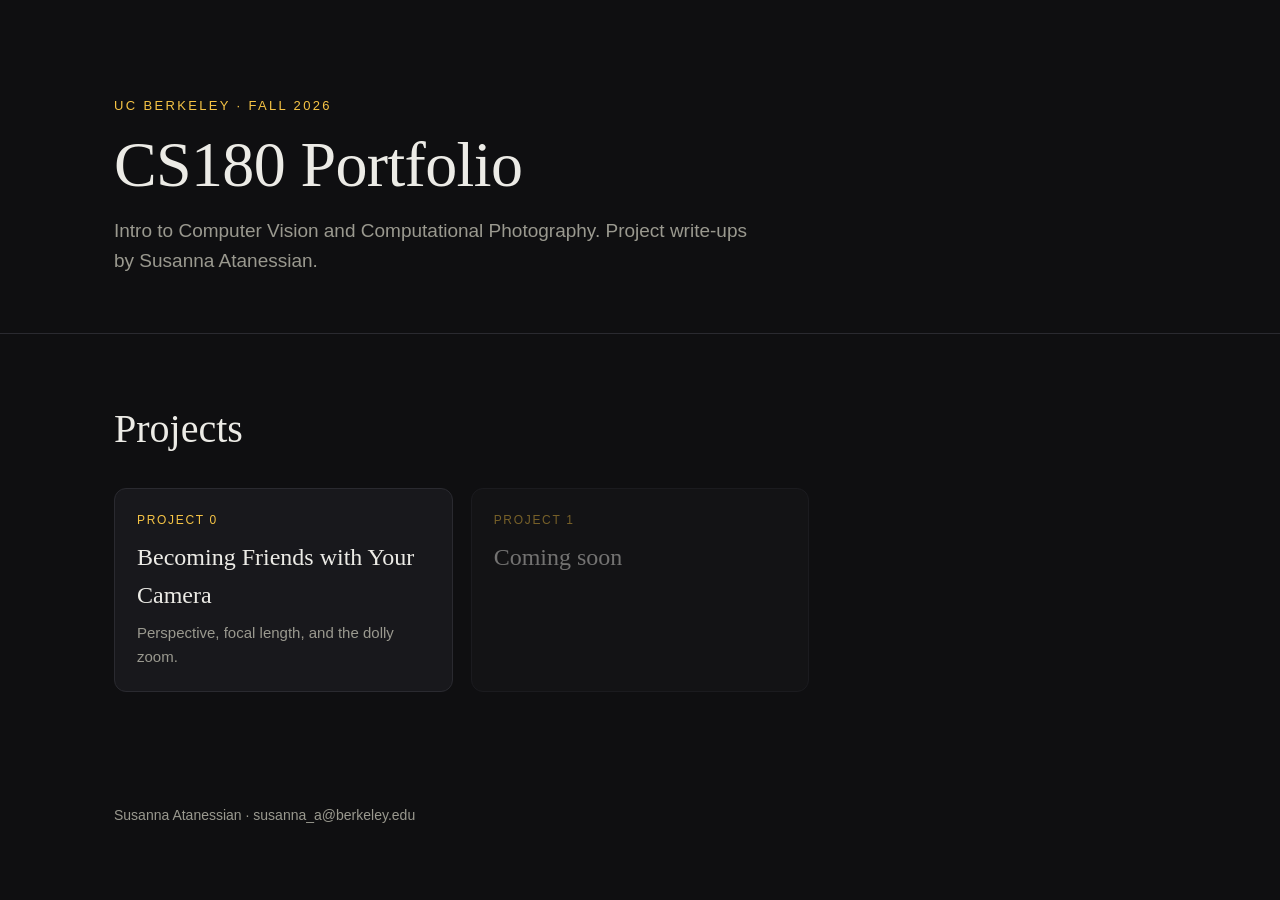
==== index.html @ f2c5c206 "Project 0 site skeleton with build script Co-Authored-By: Claude Fable 5.1 <noreply@anthropic.com> C" ====
<!DOCTYPE html>
<html lang="en">
<head>
  <meta charset="utf-8">
  <meta name="viewport" content="width=device-width, initial-scale=1">
  <title>Susanna Atanessian · CS180</title>
  <link rel="stylesheet" href="style.css">
</head>
<body>
  <header class="hero">
    <div class="wrap">
      <p class="eyebrow">UC Berkeley · Fall 2026</p>
      <h1>CS180 Portfolio</h1>
      <p class="lede">Intro to Computer Vision and Computational Photography. Project write-ups by Susanna Atanessian.</p>
    </div>
  </header>

  <section>
    <div class="wrap">
      <h2>Projects</h2>
      <div class="grid">
        <div class="card">
          <a href="./0/index.html">
            <div class="k">Project 0</div>
            <h3>Becoming Friends with Your Camera</h3>
            <p>Perspective, focal length, and the dolly zoom.</p>
          </a>
        </div>
        <div class="card soon">
          <div class="k">Project 1</div>
          <h3>Coming soon</h3>
          <p>&nbsp;</p>
        </div>
      </div>
    </div>
  </section>

  <footer><div class="wrap">Susanna Atanessian · susanna_a@berkeley.edu</div></footer>
</body>
</html>
---- style.css ----
:root {
  --bg: #0f0f11;
  --panel: #18181c;
  --text: #ecebe6;
  --muted: #9a998f;
  --accent: #f6c445;
  --line: #2a2a30;
  --serif: "Iowan Old Style", "Palatino Linotype", Georgia, serif;
  --sans: -apple-system, BlinkMacSystemFont, "Inter", "Helvetica Neue", Arial, sans-serif;
}
* { box-sizing: border-box; }
html { scroll-behavior: smooth; }
body {
  margin: 0;
  background: var(--bg);
  color: var(--text);
  font-family: var(--sans);
  line-height: 1.6;
  font-size: 17px;
}
a { color: var(--accent); text-decoration: none; }
a:hover { text-decoration: underline; }
.wrap { max-width: 1100px; margin: 0 auto; padding: 0 24px; }

header.hero {
  padding: 96px 0 56px;
  border-bottom: 1px solid var(--line);
}
.eyebrow {
  font-size: 13px; letter-spacing: .18em; text-transform: uppercase;
  color: var(--accent); margin: 0 0 14px;
}
h1 {
  font-family: var(--serif); font-weight: 500;
  font-size: clamp(38px, 6vw, 64px); line-height: 1.05; margin: 0 0 18px;
  letter-spacing: -.01em;
}
.lede { color: var(--muted); max-width: 640px; font-size: 19px; margin: 0; }
.meta { color: var(--muted); font-size: 14px; margin-top: 22px; }

nav.toc { display: flex; gap: 22px; flex-wrap: wrap; padding: 18px 0; border-bottom: 1px solid var(--line); font-size: 14px; }
nav.toc a { color: var(--muted); }
nav.toc a:hover { color: var(--text); text-decoration: none; }

section { padding: 72px 0; border-bottom: 1px solid var(--line); }
section:last-of-type { border-bottom: 0; }
h2 {
  font-family: var(--serif); font-weight: 500;
  font-size: clamp(28px, 4vw, 40px); margin: 0 0 8px; line-height: 1.15;
}
h2 .num { color: var(--accent); margin-right: 12px; }
.sub { color: var(--muted); margin: 0 0 32px; max-width: 680px; }
p { max-width: 720px; }

.pair {
  display: grid; grid-template-columns: 1fr 1fr; gap: 18px; margin: 28px 0 10px;
}
@media (max-width: 720px) { .pair { grid-template-columns: 1fr; } }
figure { margin: 0; background: var(--panel); border-radius: 12px; overflow: hidden; border: 1px solid var(--line); }
figure img {
  display: block; width: 100%; height: auto; aspect-ratio: 3 / 4; object-fit: cover;
  background: #222;
}
figure.landscape img { aspect-ratio: 4 / 3; }
figcaption { padding: 12px 16px 14px; font-size: 14px; color: var(--muted); }
figcaption strong { color: var(--text); font-weight: 600; display: block; margin-bottom: 2px; }

.gifbox { margin: 28px 0 0; text-align: center; }
.gifbox img { max-width: 720px; width: 100%; height: auto; border-radius: 12px; border: 1px solid var(--line); }

.note {
  background: var(--panel); border-left: 3px solid var(--accent);
  padding: 16px 20px; border-radius: 0 10px 10px 0; margin: 28px 0 0; max-width: 720px;
}
.note p { margin: 0; }

.grid { display: grid; grid-template-columns: repeat(auto-fill, minmax(260px, 1fr)); gap: 18px; margin-top: 36px; }
.card { background: var(--panel); border: 1px solid var(--line); border-radius: 12px; padding: 22px; transition: border-color .15s; }
.card:hover { border-color: var(--accent); }
.card a { display: block; color: inherit; }
.card a:hover { text-decoration: none; }
.card .k { font-size: 12px; color: var(--accent); letter-spacing: .14em; text-transform: uppercase; }
.card h3 { font-family: var(--serif); font-weight: 500; margin: 8px 0 6px; font-size: 24px; }
.card p { color: var(--muted); font-size: 15px; margin: 0; }
.card.soon { opacity: .45; }

footer { padding: 40px 0 60px; color: var(--muted); font-size: 14px; }
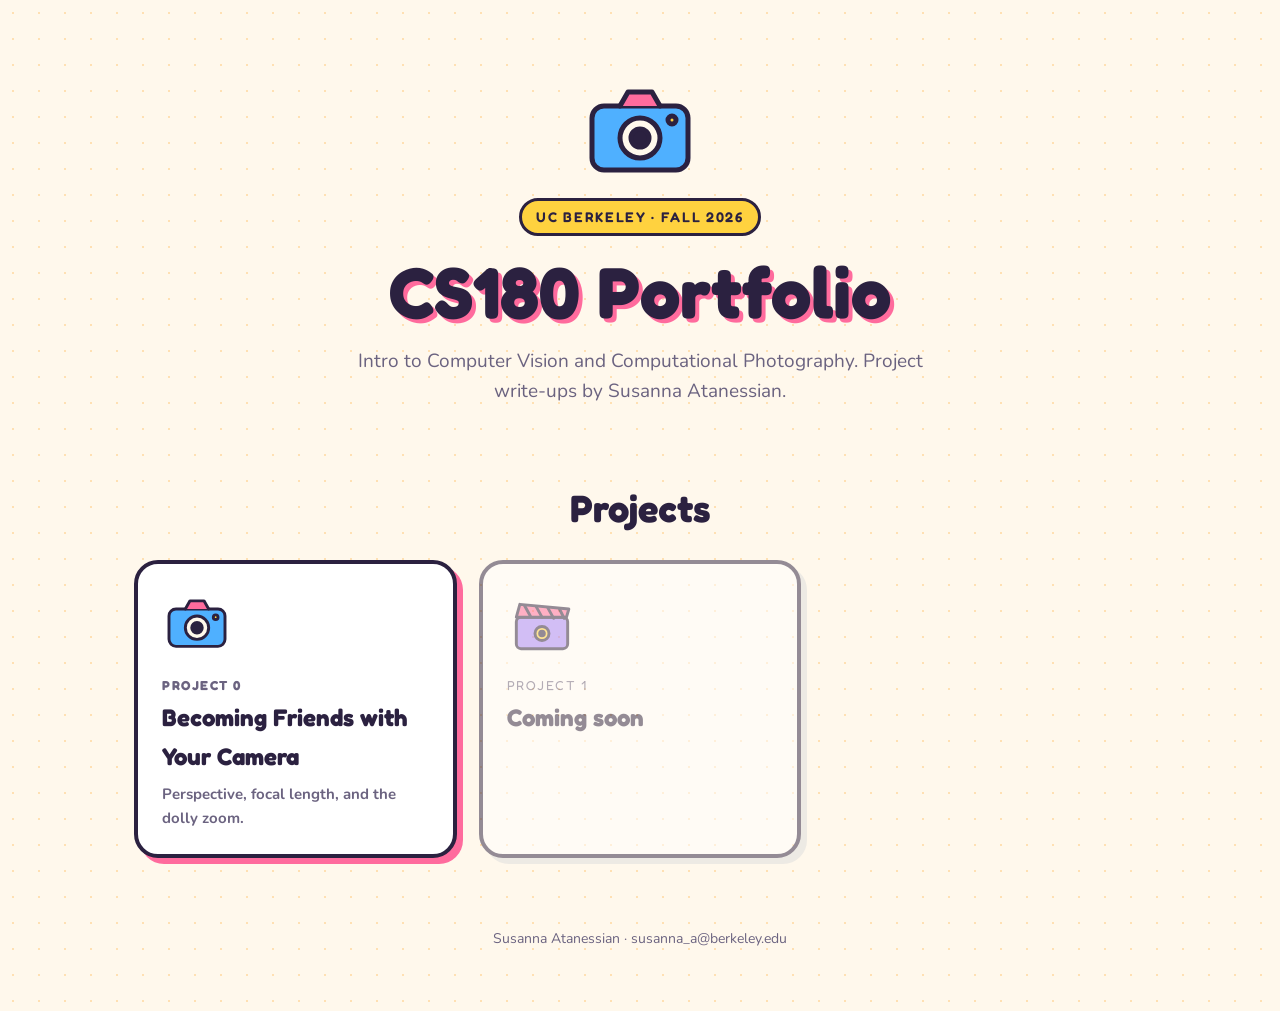
==== commit 45c08b14: "Cartoon vector style: bright colors, Fredoka font, SVG doodles Co-Authored-By: Claude Fable 5.1 <nor" ====
--- a/index.html
+++ b/index.html
@@ -9,6 +9,7 @@
 <body>
   <header class="hero">
     <div class="wrap">
+      <svg class="doodle" viewBox="0 0 120 120" fill="none" stroke="#2b2140" stroke-width="5" stroke-linejoin="round" stroke-linecap="round"><rect x="12" y="36" width="96" height="64" rx="12" fill="#4fb0ff"/><path d="M40 36l8-14h24l8 14" fill="#ff6b9d"/><circle cx="60" cy="68" r="20" fill="#fff8ec"/><circle cx="60" cy="68" r="9" fill="#2b2140"/><circle cx="92" cy="50" r="4" fill="#ffd23f"/></svg>
       <p class="eyebrow">UC Berkeley · Fall 2026</p>
       <h1>CS180 Portfolio</h1>
       <p class="lede">Intro to Computer Vision and Computational Photography. Project write-ups by Susanna Atanessian.</p>
@@ -17,16 +18,18 @@
 
   <section>
     <div class="wrap">
-      <h2>Projects</h2>
+      <h2 style="text-align:center">Projects</h2>
       <div class="grid">
         <div class="card">
           <a href="./0/index.html">
+            <svg viewBox="0 0 120 120" fill="none" stroke="#2b2140" stroke-width="5" stroke-linejoin="round" stroke-linecap="round"><rect x="12" y="36" width="96" height="64" rx="12" fill="#4fb0ff"/><path d="M40 36l8-14h24l8 14" fill="#ff6b9d"/><circle cx="60" cy="68" r="20" fill="#fff8ec"/><circle cx="60" cy="68" r="9" fill="#2b2140"/><circle cx="92" cy="50" r="4" fill="#ffd23f"/></svg>
             <div class="k">Project 0</div>
             <h3>Becoming Friends with Your Camera</h3>
             <p>Perspective, focal length, and the dolly zoom.</p>
           </a>
         </div>
         <div class="card soon">
+          <svg viewBox="0 0 120 120" fill="none" stroke="#2b2140" stroke-width="5" stroke-linejoin="round" stroke-linecap="round"><rect x="16" y="50" width="88" height="54" rx="8" fill="#a685ff"/><path d="M16 50l6-22 84 8-4 14z" fill="#ff6b9d"/><path d="M30 30l10 18M50 32l10 18M70 34l10 18M90 36l8 16"/><circle cx="60" cy="78" r="12" fill="#ffd23f"/><circle cx="60" cy="78" r="4" fill="#2b2140"/></svg>
           <div class="k">Project 1</div>
           <h3>Coming soon</h3>
           <p>&nbsp;</p>
--- a/style.css
+++ b/style.css
@@ -1,87 +1,125 @@
+@import url('https://fonts.googleapis.com/css2?family=Fredoka:wght@400;500;600;700&family=Nunito:wght@400;600;700&display=swap');
+
 :root {
-  --bg: #0f0f11;
-  --panel: #18181c;
-  --text: #ecebe6;
-  --muted: #9a998f;
-  --accent: #f6c445;
-  --line: #2a2a30;
-  --serif: "Iowan Old Style", "Palatino Linotype", Georgia, serif;
-  --sans: -apple-system, BlinkMacSystemFont, "Inter", "Helvetica Neue", Arial, sans-serif;
+  --bg: #fff8ec;
+  --ink: #2b2140;
+  --muted: #6b6380;
+  --pink: #ff6b9d;
+  --yellow: #ffd23f;
+  --blue: #4fb0ff;
+  --green: #5ed37c;
+  --orange: #ff8c42;
+  --purple: #a685ff;
+  --card: #ffffff;
+  --head: 'Fredoka', 'Baloo 2', 'Arial Rounded MT Bold', sans-serif;
+  --body: 'Nunito', 'Helvetica Neue', Arial, sans-serif;
 }
 * { box-sizing: border-box; }
 html { scroll-behavior: smooth; }
 body {
   margin: 0;
   background: var(--bg);
-  color: var(--text);
-  font-family: var(--sans);
+  background-image: radial-gradient(#ffe0b3 1.5px, transparent 1.5px);
+  background-size: 26px 26px;
+  color: var(--ink);
+  font-family: var(--body);
+  font-size: 17px;
   line-height: 1.6;
-  font-size: 17px;
 }
-a { color: var(--accent); text-decoration: none; }
-a:hover { text-decoration: underline; }
-.wrap { max-width: 1100px; margin: 0 auto; padding: 0 24px; }
+a { color: var(--blue); text-decoration: none; font-weight: 700; }
+a:hover { text-decoration: underline wavy; }
+.wrap { max-width: 1060px; margin: 0 auto; padding: 0 24px; }
 
-header.hero {
-  padding: 96px 0 56px;
-  border-bottom: 1px solid var(--line);
+header.hero { padding: 70px 0 40px; text-align: center; }
+.hero .doodle { width: 120px; height: 120px; margin: 0 auto 8px; display: block; }
+.eyebrow {
+  display: inline-block; font-family: var(--head); font-weight: 600; font-size: 14px;
+  letter-spacing: .12em; text-transform: uppercase; color: var(--ink);
+  background: var(--yellow); padding: 5px 14px; border-radius: 999px;
+  border: 3px solid var(--ink); margin: 0 0 18px;
 }
-.eyebrow {
-  font-size: 13px; letter-spacing: .18em; text-transform: uppercase;
-  color: var(--accent); margin: 0 0 14px;
+.eyebrow a { color: inherit; }
+h1 {
+  font-family: var(--head); font-weight: 700;
+  font-size: clamp(40px, 7vw, 72px); line-height: 1.05; margin: 0 0 16px;
+  color: var(--ink);
+  text-shadow: 4px 4px 0 var(--pink);
 }
-h1 {
-  font-family: var(--serif); font-weight: 500;
-  font-size: clamp(38px, 6vw, 64px); line-height: 1.05; margin: 0 0 18px;
-  letter-spacing: -.01em;
+.lede { color: var(--muted); max-width: 600px; margin: 0 auto; font-size: 19px; }
+.meta { color: var(--muted); font-size: 14px; margin-top: 18px; }
+
+nav.toc { display: flex; justify-content: center; gap: 12px; flex-wrap: wrap; padding: 10px 0 30px; }
+nav.toc a {
+  font-family: var(--head); font-weight: 600; color: var(--ink);
+  background: var(--card); border: 3px solid var(--ink); border-radius: 999px;
+  padding: 8px 18px; box-shadow: 3px 3px 0 var(--ink); transition: transform .1s;
 }
-.lede { color: var(--muted); max-width: 640px; font-size: 19px; margin: 0; }
-.meta { color: var(--muted); font-size: 14px; margin-top: 22px; }
+nav.toc a:hover { text-decoration: none; transform: translate(-2px,-2px); box-shadow: 5px 5px 0 var(--ink); }
 
-nav.toc { display: flex; gap: 22px; flex-wrap: wrap; padding: 18px 0; border-bottom: 1px solid var(--line); font-size: 14px; }
-nav.toc a { color: var(--muted); }
-nav.toc a:hover { color: var(--text); text-decoration: none; }
-
-section { padding: 72px 0; border-bottom: 1px solid var(--line); }
-section:last-of-type { border-bottom: 0; }
+section { padding: 40px 0; }
+.panel {
+  background: var(--card); border: 4px solid var(--ink); border-radius: 28px;
+  padding: 36px 32px 32px; box-shadow: 8px 8px 0 var(--accent, var(--yellow));
+  position: relative;
+}
+.panel.pink { --accent: var(--pink); }
+.panel.blue { --accent: var(--blue); }
+.panel.green { --accent: var(--green); }
+.panel.purple { --accent: var(--purple); }
+.sec-head { display: flex; align-items: center; gap: 18px; margin-bottom: 6px; }
+.sec-head svg { width: 72px; height: 72px; flex: 0 0 72px; }
 h2 {
-  font-family: var(--serif); font-weight: 500;
-  font-size: clamp(28px, 4vw, 40px); margin: 0 0 8px; line-height: 1.15;
+  font-family: var(--head); font-weight: 700;
+  font-size: clamp(26px, 4vw, 38px); margin: 0; line-height: 1.15;
 }
-h2 .num { color: var(--accent); margin-right: 12px; }
-.sub { color: var(--muted); margin: 0 0 32px; max-width: 680px; }
+h2 .num {
+  display: inline-grid; place-items: center; width: 40px; height: 40px;
+  background: var(--accent, var(--yellow)); border: 3px solid var(--ink); border-radius: 50%;
+  font-size: 18px; margin-right: 10px; vertical-align: middle;
+}
+.sub { color: var(--muted); margin: 8px 0 26px; max-width: 680px; }
 p { max-width: 720px; }
 
-.pair {
-  display: grid; grid-template-columns: 1fr 1fr; gap: 18px; margin: 28px 0 10px;
+.pair { display: grid; grid-template-columns: 1fr 1fr; gap: 20px; margin: 22px 0 8px; }
+@media (max-width: 720px) { .pair { grid-template-columns: 1fr; } }
+figure {
+  margin: 0; background: var(--card); border: 3px solid var(--ink); border-radius: 18px;
+  overflow: hidden; box-shadow: 4px 4px 0 var(--ink);
 }
-@media (max-width: 720px) { .pair { grid-template-columns: 1fr; } }
-figure { margin: 0; background: var(--panel); border-radius: 12px; overflow: hidden; border: 1px solid var(--line); }
 figure img {
   display: block; width: 100%; height: auto; aspect-ratio: 3 / 4; object-fit: cover;
-  background: #222;
+  background: #ffe9c9; border-bottom: 3px solid var(--ink);
 }
 figure.landscape img { aspect-ratio: 4 / 3; }
 figcaption { padding: 12px 16px 14px; font-size: 14px; color: var(--muted); }
-figcaption strong { color: var(--text); font-weight: 600; display: block; margin-bottom: 2px; }
+figcaption strong { color: var(--ink); font-family: var(--head); font-size: 16px; display: block; margin-bottom: 2px; }
 
-.gifbox { margin: 28px 0 0; text-align: center; }
-.gifbox img { max-width: 720px; width: 100%; height: auto; border-radius: 12px; border: 1px solid var(--line); }
+.gifbox { margin: 22px 0 0; text-align: center; }
+.gifbox img {
+  max-width: 680px; width: 100%; height: auto; border-radius: 18px;
+  border: 3px solid var(--ink); box-shadow: 4px 4px 0 var(--ink);
+}
 
 .note {
-  background: var(--panel); border-left: 3px solid var(--accent);
-  padding: 16px 20px; border-radius: 0 10px 10px 0; margin: 28px 0 0; max-width: 720px;
+  background: var(--accent, var(--yellow)); color: var(--ink);
+  border: 3px solid var(--ink); border-radius: 18px;
+  padding: 16px 20px; margin: 26px 0 0; max-width: 720px;
 }
 .note p { margin: 0; }
+.note strong { font-family: var(--head); }
 
-.grid { display: grid; grid-template-columns: repeat(auto-fill, minmax(260px, 1fr)); gap: 18px; margin-top: 36px; }
-.card { background: var(--panel); border: 1px solid var(--line); border-radius: 12px; padding: 22px; transition: border-color .15s; }
-.card:hover { border-color: var(--accent); }
+.grid { display: grid; grid-template-columns: repeat(auto-fill, minmax(260px, 1fr)); gap: 22px; margin-top: 30px; }
+.card {
+  background: var(--card); border: 4px solid var(--ink); border-radius: 24px;
+  padding: 24px; box-shadow: 6px 6px 0 var(--accent, var(--pink)); transition: transform .1s;
+}
+.card:hover { transform: translate(-3px,-3px); }
 .card a { display: block; color: inherit; }
 .card a:hover { text-decoration: none; }
-.card .k { font-size: 12px; color: var(--accent); letter-spacing: .14em; text-transform: uppercase; }
-.card h3 { font-family: var(--serif); font-weight: 500; margin: 8px 0 6px; font-size: 24px; }
+.card svg { width: 70px; height: 70px; margin-bottom: 8px; }
+.card .k { font-family: var(--head); font-size: 13px; color: var(--muted); letter-spacing: .12em; text-transform: uppercase; }
+.card h3 { font-family: var(--head); font-weight: 700; margin: 4px 0 6px; font-size: 24px; }
 .card p { color: var(--muted); font-size: 15px; margin: 0; }
-.card.soon { opacity: .45; }
+.card.soon { opacity: .5; box-shadow: 6px 6px 0 #ddd; }
 
-footer { padding: 40px 0 60px; color: var(--muted); font-size: 14px; }
+footer { padding: 30px 0 60px; color: var(--muted); font-size: 14px; text-align: center; }
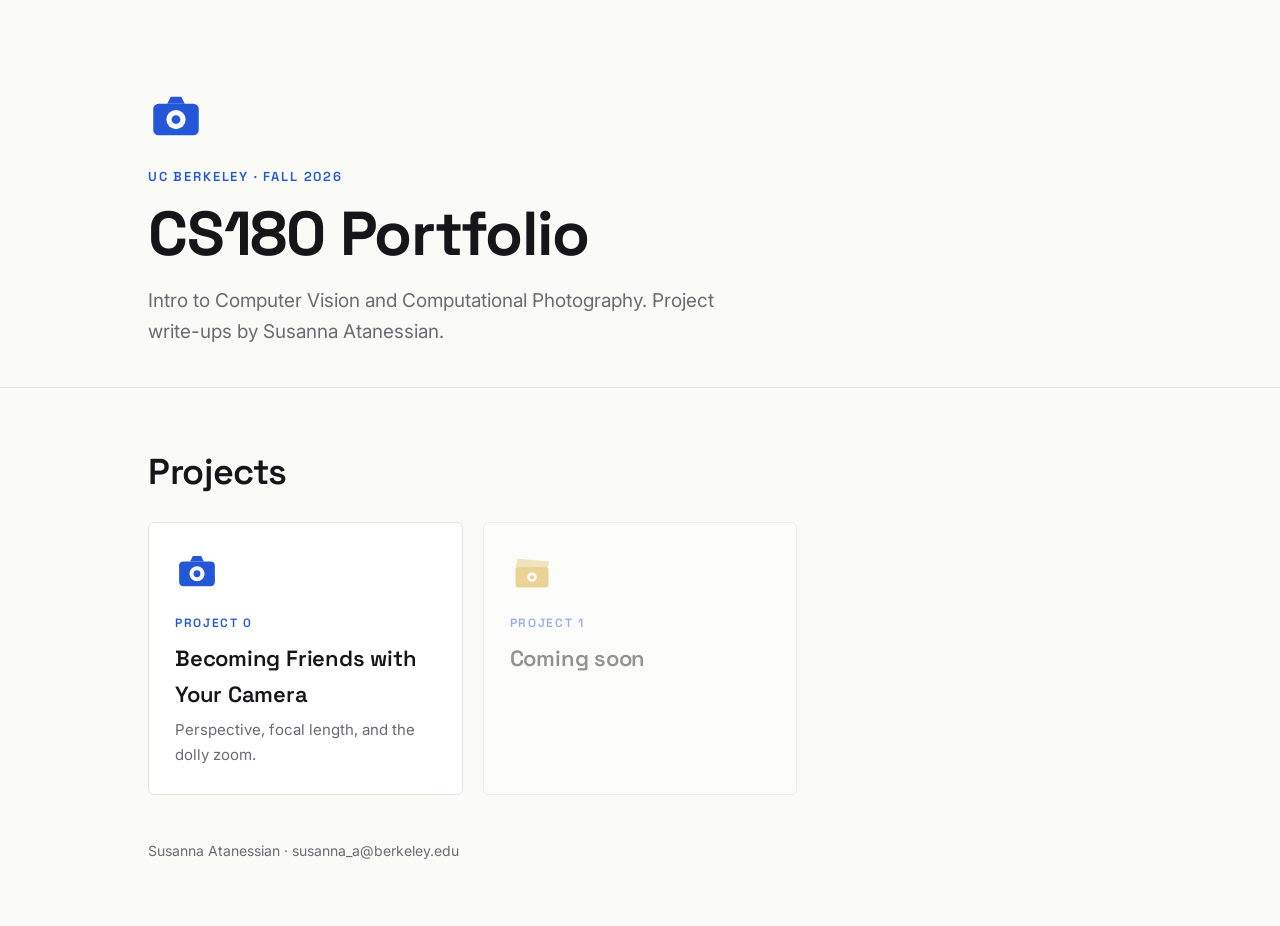
==== commit ca97e2f3: "Switch to clean editorial style Co-Authored-By: Claude Fable 5.1 <noreply@anthropic.com> Claude-Sess" ====
--- a/index.html
+++ b/index.html
@@ -9,7 +9,7 @@
 <body>
   <header class="hero">
     <div class="wrap">
-      <svg class="doodle" viewBox="0 0 120 120" fill="none" stroke="#2b2140" stroke-width="5" stroke-linejoin="round" stroke-linecap="round"><rect x="12" y="36" width="96" height="64" rx="12" fill="#4fb0ff"/><path d="M40 36l8-14h24l8 14" fill="#ff6b9d"/><circle cx="60" cy="68" r="20" fill="#fff8ec"/><circle cx="60" cy="68" r="9" fill="#2b2140"/><circle cx="92" cy="50" r="4" fill="#ffd23f"/></svg>
+      <svg class="doodle" viewBox="0 0 64 64" fill="none"><rect x="6" y="18" width="52" height="36" rx="6" fill="#2457d6"/><path d="M22 18l4-8h12l4 8z" fill="#2457d6"/><circle cx="32" cy="36" r="11" fill="#fafaf7"/><circle cx="32" cy="36" r="5" fill="#2457d6"/></svg>
       <p class="eyebrow">UC Berkeley · Fall 2026</p>
       <h1>CS180 Portfolio</h1>
       <p class="lede">Intro to Computer Vision and Computational Photography. Project write-ups by Susanna Atanessian.</p>
@@ -18,18 +18,18 @@
 
   <section>
     <div class="wrap">
-      <h2 style="text-align:center">Projects</h2>
+      <h2>Projects</h2>
       <div class="grid">
         <div class="card">
           <a href="./0/index.html">
-            <svg viewBox="0 0 120 120" fill="none" stroke="#2b2140" stroke-width="5" stroke-linejoin="round" stroke-linecap="round"><rect x="12" y="36" width="96" height="64" rx="12" fill="#4fb0ff"/><path d="M40 36l8-14h24l8 14" fill="#ff6b9d"/><circle cx="60" cy="68" r="20" fill="#fff8ec"/><circle cx="60" cy="68" r="9" fill="#2b2140"/><circle cx="92" cy="50" r="4" fill="#ffd23f"/></svg>
+            <svg viewBox="0 0 64 64" fill="none"><rect x="6" y="18" width="52" height="36" rx="6" fill="#2457d6"/><path d="M22 18l4-8h12l4 8z" fill="#2457d6"/><circle cx="32" cy="36" r="11" fill="#fafaf7"/><circle cx="32" cy="36" r="5" fill="#2457d6"/></svg>
             <div class="k">Project 0</div>
             <h3>Becoming Friends with Your Camera</h3>
             <p>Perspective, focal length, and the dolly zoom.</p>
           </a>
         </div>
         <div class="card soon">
-          <svg viewBox="0 0 120 120" fill="none" stroke="#2b2140" stroke-width="5" stroke-linejoin="round" stroke-linecap="round"><rect x="16" y="50" width="88" height="54" rx="8" fill="#a685ff"/><path d="M16 50l6-22 84 8-4 14z" fill="#ff6b9d"/><path d="M30 30l10 18M50 32l10 18M70 34l10 18M90 36l8 16"/><circle cx="60" cy="78" r="12" fill="#ffd23f"/><circle cx="60" cy="78" r="4" fill="#2b2140"/></svg>
+          <svg viewBox="0 0 64 64" fill="none"><rect x="8" y="26" width="48" height="30" rx="4" fill="#d9a41c"/><path d="M8 26l3-12 46 4-2 8z" fill="#d9a41c" opacity=".6"/><circle cx="32" cy="41" r="7" fill="#fafaf7"/><circle cx="32" cy="41" r="3" fill="#d9a41c"/></svg>
           <div class="k">Project 1</div>
           <h3>Coming soon</h3>
           <p>&nbsp;</p>
--- a/style.css
+++ b/style.css
@@ -1,125 +1,93 @@
-@import url('https://fonts.googleapis.com/css2?family=Fredoka:wght@400;500;600;700&family=Nunito:wght@400;600;700&display=swap');
+@import url('https://fonts.googleapis.com/css2?family=Inter:wght@400;500;600&family=Space+Grotesk:wght@500;600;700&display=swap');
 
 :root {
-  --bg: #fff8ec;
-  --ink: #2b2140;
-  --muted: #6b6380;
-  --pink: #ff6b9d;
-  --yellow: #ffd23f;
-  --blue: #4fb0ff;
-  --green: #5ed37c;
-  --orange: #ff8c42;
-  --purple: #a685ff;
+  --bg: #fafaf7;
+  --ink: #16161a;
+  --muted: #6a6a72;
+  --line: #e3e3de;
   --card: #ffffff;
-  --head: 'Fredoka', 'Baloo 2', 'Arial Rounded MT Bold', sans-serif;
-  --body: 'Nunito', 'Helvetica Neue', Arial, sans-serif;
+  --blue: #2457d6;
+  --red: #d8452e;
+  --green: #1f8a5b;
+  --ochre: #d9a41c;
+  --accent: var(--blue);
+  --head: 'Space Grotesk', 'Helvetica Neue', Arial, sans-serif;
+  --body: 'Inter', -apple-system, 'Helvetica Neue', Arial, sans-serif;
 }
 * { box-sizing: border-box; }
 html { scroll-behavior: smooth; }
 body {
-  margin: 0;
-  background: var(--bg);
-  background-image: radial-gradient(#ffe0b3 1.5px, transparent 1.5px);
-  background-size: 26px 26px;
-  color: var(--ink);
-  font-family: var(--body);
-  font-size: 17px;
-  line-height: 1.6;
+  margin: 0; background: var(--bg); color: var(--ink);
+  font-family: var(--body); font-size: 16px; line-height: 1.65;
+  -webkit-font-smoothing: antialiased;
 }
-a { color: var(--blue); text-decoration: none; font-weight: 700; }
-a:hover { text-decoration: underline wavy; }
-.wrap { max-width: 1060px; margin: 0 auto; padding: 0 24px; }
+a { color: var(--accent); text-decoration: none; }
+a:hover { text-decoration: underline; }
+.wrap { max-width: 1040px; margin: 0 auto; padding: 0 28px; }
 
-header.hero { padding: 70px 0 40px; text-align: center; }
-.hero .doodle { width: 120px; height: 120px; margin: 0 auto 8px; display: block; }
+header.hero { padding: 88px 0 40px; border-bottom: 1px solid var(--line); }
+.hero .doodle { width: 56px; height: 56px; display: block; margin-bottom: 22px; }
 .eyebrow {
-  display: inline-block; font-family: var(--head); font-weight: 600; font-size: 14px;
-  letter-spacing: .12em; text-transform: uppercase; color: var(--ink);
-  background: var(--yellow); padding: 5px 14px; border-radius: 999px;
-  border: 3px solid var(--ink); margin: 0 0 18px;
+  font-family: var(--head); font-weight: 600; font-size: 13px;
+  letter-spacing: .14em; text-transform: uppercase; color: var(--accent); margin: 0 0 14px;
 }
 .eyebrow a { color: inherit; }
 h1 {
-  font-family: var(--head); font-weight: 700;
-  font-size: clamp(40px, 7vw, 72px); line-height: 1.05; margin: 0 0 16px;
-  color: var(--ink);
-  text-shadow: 4px 4px 0 var(--pink);
+  font-family: var(--head); font-weight: 700; letter-spacing: -.02em;
+  font-size: clamp(38px, 6vw, 62px); line-height: 1.05; margin: 0 0 18px; max-width: 800px;
 }
-.lede { color: var(--muted); max-width: 600px; margin: 0 auto; font-size: 19px; }
-.meta { color: var(--muted); font-size: 14px; margin-top: 18px; }
+.lede { color: var(--muted); max-width: 620px; font-size: 19px; margin: 0; }
+.meta { color: var(--muted); font-size: 14px; margin-top: 20px; }
 
-nav.toc { display: flex; justify-content: center; gap: 12px; flex-wrap: wrap; padding: 10px 0 30px; }
-nav.toc a {
-  font-family: var(--head); font-weight: 600; color: var(--ink);
-  background: var(--card); border: 3px solid var(--ink); border-radius: 999px;
-  padding: 8px 18px; box-shadow: 3px 3px 0 var(--ink); transition: transform .1s;
-}
-nav.toc a:hover { text-decoration: none; transform: translate(-2px,-2px); box-shadow: 5px 5px 0 var(--ink); }
+nav.toc { display: flex; gap: 28px; flex-wrap: wrap; padding: 16px 0; border-bottom: 1px solid var(--line); }
+nav.toc a { font-family: var(--head); font-weight: 500; font-size: 14px; color: var(--muted); }
+nav.toc a:hover { color: var(--ink); text-decoration: none; }
 
-section { padding: 40px 0; }
-.panel {
-  background: var(--card); border: 4px solid var(--ink); border-radius: 28px;
-  padding: 36px 32px 32px; box-shadow: 8px 8px 0 var(--accent, var(--yellow));
-  position: relative;
-}
-.panel.pink { --accent: var(--pink); }
+section { padding: 64px 0 8px; }
+.panel { padding-bottom: 56px; border-bottom: 1px solid var(--line); }
+.panel.pink { --accent: var(--red); }
 .panel.blue { --accent: var(--blue); }
 .panel.green { --accent: var(--green); }
-.panel.purple { --accent: var(--purple); }
-.sec-head { display: flex; align-items: center; gap: 18px; margin-bottom: 6px; }
-.sec-head svg { width: 72px; height: 72px; flex: 0 0 72px; }
+.panel.purple { --accent: var(--ochre); }
+.sec-head { display: flex; align-items: center; gap: 20px; margin-bottom: 8px; }
+.sec-head svg { width: 56px; height: 56px; flex: 0 0 56px; }
 h2 {
-  font-family: var(--head); font-weight: 700;
-  font-size: clamp(26px, 4vw, 38px); margin: 0; line-height: 1.15;
+  font-family: var(--head); font-weight: 600; letter-spacing: -.01em;
+  font-size: clamp(26px, 3.6vw, 36px); margin: 0; line-height: 1.15;
 }
-h2 .num {
-  display: inline-grid; place-items: center; width: 40px; height: 40px;
-  background: var(--accent, var(--yellow)); border: 3px solid var(--ink); border-radius: 50%;
-  font-size: 18px; margin-right: 10px; vertical-align: middle;
-}
-.sub { color: var(--muted); margin: 8px 0 26px; max-width: 680px; }
-p { max-width: 720px; }
+h2 .num { color: var(--accent); font-weight: 500; margin-right: 12px; }
+.sub { color: var(--muted); margin: 8px 0 28px; max-width: 660px; }
+p { max-width: 700px; }
 
-.pair { display: grid; grid-template-columns: 1fr 1fr; gap: 20px; margin: 22px 0 8px; }
+.pair { display: grid; grid-template-columns: 1fr 1fr; gap: 20px; margin: 20px 0 8px; }
 @media (max-width: 720px) { .pair { grid-template-columns: 1fr; } }
-figure {
-  margin: 0; background: var(--card); border: 3px solid var(--ink); border-radius: 18px;
-  overflow: hidden; box-shadow: 4px 4px 0 var(--ink);
-}
+figure { margin: 0; background: var(--card); border: 1px solid var(--line); border-radius: 6px; overflow: hidden; }
 figure img {
   display: block; width: 100%; height: auto; aspect-ratio: 3 / 4; object-fit: cover;
-  background: #ffe9c9; border-bottom: 3px solid var(--ink);
+  background: #ededea; border-bottom: 1px solid var(--line);
 }
 figure.landscape img { aspect-ratio: 4 / 3; }
 figcaption { padding: 12px 16px 14px; font-size: 14px; color: var(--muted); }
-figcaption strong { color: var(--ink); font-family: var(--head); font-size: 16px; display: block; margin-bottom: 2px; }
+figcaption strong { color: var(--ink); font-family: var(--head); font-weight: 600; font-size: 15px; display: block; margin-bottom: 2px; }
 
-.gifbox { margin: 22px 0 0; text-align: center; }
-.gifbox img {
-  max-width: 680px; width: 100%; height: auto; border-radius: 18px;
-  border: 3px solid var(--ink); box-shadow: 4px 4px 0 var(--ink);
-}
+.gifbox { margin: 20px 0 0; }
+.gifbox img { max-width: 680px; width: 100%; height: auto; border-radius: 6px; border: 1px solid var(--line); }
 
 .note {
-  background: var(--accent, var(--yellow)); color: var(--ink);
-  border: 3px solid var(--ink); border-radius: 18px;
-  padding: 16px 20px; margin: 26px 0 0; max-width: 720px;
+  border-left: 3px solid var(--accent); padding: 4px 0 4px 20px; margin: 30px 0 0; max-width: 700px;
 }
-.note p { margin: 0; }
-.note strong { font-family: var(--head); }
+.note p { margin: 0; color: #3a3a40; }
+.note strong { font-family: var(--head); color: var(--ink); }
 
-.grid { display: grid; grid-template-columns: repeat(auto-fill, minmax(260px, 1fr)); gap: 22px; margin-top: 30px; }
-.card {
-  background: var(--card); border: 4px solid var(--ink); border-radius: 24px;
-  padding: 24px; box-shadow: 6px 6px 0 var(--accent, var(--pink)); transition: transform .1s;
-}
-.card:hover { transform: translate(-3px,-3px); }
+.grid { display: grid; grid-template-columns: repeat(auto-fill, minmax(280px, 1fr)); gap: 20px; margin-top: 28px; }
+.card { background: var(--card); border: 1px solid var(--line); border-radius: 6px; padding: 26px; transition: border-color .15s; }
+.card:hover { border-color: var(--ink); }
 .card a { display: block; color: inherit; }
 .card a:hover { text-decoration: none; }
-.card svg { width: 70px; height: 70px; margin-bottom: 8px; }
-.card .k { font-family: var(--head); font-size: 13px; color: var(--muted); letter-spacing: .12em; text-transform: uppercase; }
-.card h3 { font-family: var(--head); font-weight: 700; margin: 4px 0 6px; font-size: 24px; }
+.card svg { width: 44px; height: 44px; margin-bottom: 14px; }
+.card .k { font-family: var(--head); font-size: 12px; color: var(--accent); letter-spacing: .14em; text-transform: uppercase; font-weight: 600; }
+.card h3 { font-family: var(--head); font-weight: 600; margin: 6px 0 6px; font-size: 22px; letter-spacing: -.01em; }
 .card p { color: var(--muted); font-size: 15px; margin: 0; }
-.card.soon { opacity: .5; box-shadow: 6px 6px 0 #ddd; }
+.card.soon { opacity: .45; }
 
-footer { padding: 30px 0 60px; color: var(--muted); font-size: 14px; text-align: center; }
+footer { padding: 36px 0 64px; color: var(--muted); font-size: 14px; }
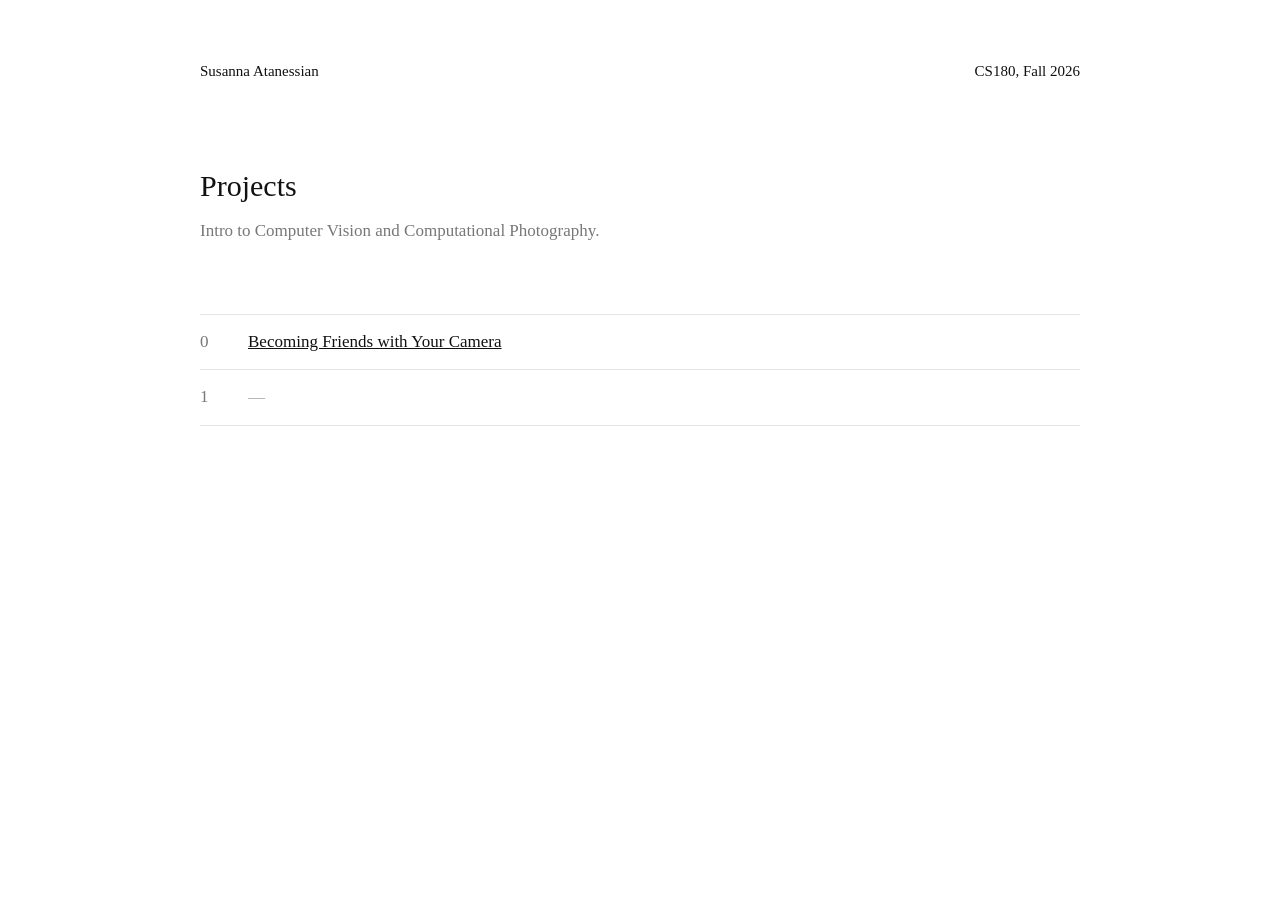
==== commit 75ae83b6: "Minimal style Co-Authored-By: Claude Fable 5.1 <noreply@anthropic.com> Claude-Session: https://claud" ====
--- a/index.html
+++ b/index.html
@@ -3,41 +3,23 @@
 <head>
   <meta charset="utf-8">
   <meta name="viewport" content="width=device-width, initial-scale=1">
-  <title>Susanna Atanessian · CS180</title>
+  <title>Susanna Atanessian — CS180</title>
   <link rel="stylesheet" href="style.css">
 </head>
 <body>
-  <header class="hero">
-    <div class="wrap">
-      <svg class="doodle" viewBox="0 0 64 64" fill="none"><rect x="6" y="18" width="52" height="36" rx="6" fill="#2457d6"/><path d="M22 18l4-8h12l4 8z" fill="#2457d6"/><circle cx="32" cy="36" r="11" fill="#fafaf7"/><circle cx="32" cy="36" r="5" fill="#2457d6"/></svg>
-      <p class="eyebrow">UC Berkeley · Fall 2026</p>
-      <h1>CS180 Portfolio</h1>
-      <p class="lede">Intro to Computer Vision and Computational Photography. Project write-ups by Susanna Atanessian.</p>
+  <div class="wrap">
+    <div class="top">
+      <a href="./">Susanna Atanessian</a>
+      <span>CS180, Fall 2026</span>
     </div>
-  </header>
 
-  <section>
-    <div class="wrap">
-      <h2>Projects</h2>
-      <div class="grid">
-        <div class="card">
-          <a href="./0/index.html">
-            <svg viewBox="0 0 64 64" fill="none"><rect x="6" y="18" width="52" height="36" rx="6" fill="#2457d6"/><path d="M22 18l4-8h12l4 8z" fill="#2457d6"/><circle cx="32" cy="36" r="11" fill="#fafaf7"/><circle cx="32" cy="36" r="5" fill="#2457d6"/></svg>
-            <div class="k">Project 0</div>
-            <h3>Becoming Friends with Your Camera</h3>
-            <p>Perspective, focal length, and the dolly zoom.</p>
-          </a>
-        </div>
-        <div class="card soon">
-          <svg viewBox="0 0 64 64" fill="none"><rect x="8" y="26" width="48" height="30" rx="4" fill="#d9a41c"/><path d="M8 26l3-12 46 4-2 8z" fill="#d9a41c" opacity=".6"/><circle cx="32" cy="41" r="7" fill="#fafaf7"/><circle cx="32" cy="41" r="3" fill="#d9a41c"/></svg>
-          <div class="k">Project 1</div>
-          <h3>Coming soon</h3>
-          <p>&nbsp;</p>
-        </div>
-      </div>
-    </div>
-  </section>
+    <h1>Projects</h1>
+    <p class="sub">Intro to Computer Vision and Computational Photography.</p>
 
-  <footer><div class="wrap">Susanna Atanessian · susanna_a@berkeley.edu</div></footer>
+    <ul class="projects">
+      <li><span class="n">0</span><a href="./0/">Becoming Friends with Your Camera</a></li>
+      <li><span class="n">1</span><span class="soon">—</span></li>
+    </ul>
+  </div>
 </body>
 </html>
--- a/style.css
+++ b/style.css
@@ -1,93 +1,38 @@
-@import url('https://fonts.googleapis.com/css2?family=Inter:wght@400;500;600&family=Space+Grotesk:wght@500;600;700&display=swap');
+body {
+  margin: 0;
+  background: #fff;
+  color: #111;
+  font-family: Georgia, "Times New Roman", serif;
+  font-size: 17px;
+  line-height: 1.55;
+}
+a { color: inherit; }
+a:hover { color: #888; }
+.wrap { max-width: 880px; margin: 0 auto; padding: 60px 24px 80px; }
 
-:root {
-  --bg: #fafaf7;
-  --ink: #16161a;
-  --muted: #6a6a72;
-  --line: #e3e3de;
-  --card: #ffffff;
-  --blue: #2457d6;
-  --red: #d8452e;
-  --green: #1f8a5b;
-  --ochre: #d9a41c;
-  --accent: var(--blue);
-  --head: 'Space Grotesk', 'Helvetica Neue', Arial, sans-serif;
-  --body: 'Inter', -apple-system, 'Helvetica Neue', Arial, sans-serif;
-}
-* { box-sizing: border-box; }
-html { scroll-behavior: smooth; }
-body {
-  margin: 0; background: var(--bg); color: var(--ink);
-  font-family: var(--body); font-size: 16px; line-height: 1.65;
-  -webkit-font-smoothing: antialiased;
-}
-a { color: var(--accent); text-decoration: none; }
-a:hover { text-decoration: underline; }
-.wrap { max-width: 1040px; margin: 0 auto; padding: 0 28px; }
+.top { display: flex; justify-content: space-between; align-items: baseline; margin-bottom: 80px; font-size: 15px; }
+.top a { text-decoration: none; }
 
-header.hero { padding: 88px 0 40px; border-bottom: 1px solid var(--line); }
-.hero .doodle { width: 56px; height: 56px; display: block; margin-bottom: 22px; }
-.eyebrow {
-  font-family: var(--head); font-weight: 600; font-size: 13px;
-  letter-spacing: .14em; text-transform: uppercase; color: var(--accent); margin: 0 0 14px;
-}
-.eyebrow a { color: inherit; }
-h1 {
-  font-family: var(--head); font-weight: 700; letter-spacing: -.02em;
-  font-size: clamp(38px, 6vw, 62px); line-height: 1.05; margin: 0 0 18px; max-width: 800px;
-}
-.lede { color: var(--muted); max-width: 620px; font-size: 19px; margin: 0; }
-.meta { color: var(--muted); font-size: 14px; margin-top: 20px; }
+h1 { font-weight: normal; font-size: 30px; margin: 0 0 8px; }
+.sub { color: #777; margin: 0 0 70px; }
 
-nav.toc { display: flex; gap: 28px; flex-wrap: wrap; padding: 16px 0; border-bottom: 1px solid var(--line); }
-nav.toc a { font-family: var(--head); font-weight: 500; font-size: 14px; color: var(--muted); }
-nav.toc a:hover { color: var(--ink); text-decoration: none; }
+h2 { font-weight: normal; font-size: 21px; margin: 90px 0 6px; }
+h2:first-of-type { margin-top: 0; }
+p { max-width: 620px; margin: 0 0 24px; }
+p.small { color: #777; font-size: 15px; }
 
-section { padding: 64px 0 8px; }
-.panel { padding-bottom: 56px; border-bottom: 1px solid var(--line); }
-.panel.pink { --accent: var(--red); }
-.panel.blue { --accent: var(--blue); }
-.panel.green { --accent: var(--green); }
-.panel.purple { --accent: var(--ochre); }
-.sec-head { display: flex; align-items: center; gap: 20px; margin-bottom: 8px; }
-.sec-head svg { width: 56px; height: 56px; flex: 0 0 56px; }
-h2 {
-  font-family: var(--head); font-weight: 600; letter-spacing: -.01em;
-  font-size: clamp(26px, 3.6vw, 36px); margin: 0; line-height: 1.15;
-}
-h2 .num { color: var(--accent); font-weight: 500; margin-right: 12px; }
-.sub { color: var(--muted); margin: 8px 0 28px; max-width: 660px; }
-p { max-width: 700px; }
+.pair { display: grid; grid-template-columns: 1fr 1fr; gap: 14px; margin: 0 0 14px; }
+@media (max-width: 640px) { .pair { grid-template-columns: 1fr; } }
+figure { margin: 0; }
+figure img { display: block; width: 100%; height: auto; aspect-ratio: 3 / 4; object-fit: cover; background: #f2f2f2; }
+figure.wide img { aspect-ratio: 4 / 3; }
+figcaption { font-size: 14px; color: #777; margin-top: 8px; }
+.pair + p { margin-top: 24px; }
 
-.pair { display: grid; grid-template-columns: 1fr 1fr; gap: 20px; margin: 20px 0 8px; }
-@media (max-width: 720px) { .pair { grid-template-columns: 1fr; } }
-figure { margin: 0; background: var(--card); border: 1px solid var(--line); border-radius: 6px; overflow: hidden; }
-figure img {
-  display: block; width: 100%; height: auto; aspect-ratio: 3 / 4; object-fit: cover;
-  background: #ededea; border-bottom: 1px solid var(--line);
-}
-figure.landscape img { aspect-ratio: 4 / 3; }
-figcaption { padding: 12px 16px 14px; font-size: 14px; color: var(--muted); }
-figcaption strong { color: var(--ink); font-family: var(--head); font-weight: 600; font-size: 15px; display: block; margin-bottom: 2px; }
+.gif img { display: block; width: 100%; max-width: 640px; height: auto; background: #f2f2f2; }
 
-.gifbox { margin: 20px 0 0; }
-.gifbox img { max-width: 680px; width: 100%; height: auto; border-radius: 6px; border: 1px solid var(--line); }
-
-.note {
-  border-left: 3px solid var(--accent); padding: 4px 0 4px 20px; margin: 30px 0 0; max-width: 700px;
-}
-.note p { margin: 0; color: #3a3a40; }
-.note strong { font-family: var(--head); color: var(--ink); }
-
-.grid { display: grid; grid-template-columns: repeat(auto-fill, minmax(280px, 1fr)); gap: 20px; margin-top: 28px; }
-.card { background: var(--card); border: 1px solid var(--line); border-radius: 6px; padding: 26px; transition: border-color .15s; }
-.card:hover { border-color: var(--ink); }
-.card a { display: block; color: inherit; }
-.card a:hover { text-decoration: none; }
-.card svg { width: 44px; height: 44px; margin-bottom: 14px; }
-.card .k { font-family: var(--head); font-size: 12px; color: var(--accent); letter-spacing: .14em; text-transform: uppercase; font-weight: 600; }
-.card h3 { font-family: var(--head); font-weight: 600; margin: 6px 0 6px; font-size: 22px; letter-spacing: -.01em; }
-.card p { color: var(--muted); font-size: 15px; margin: 0; }
-.card.soon { opacity: .45; }
-
-footer { padding: 36px 0 64px; color: var(--muted); font-size: 14px; }
+ul.projects { list-style: none; padding: 0; margin: 0; }
+ul.projects li { padding: 14px 0; border-top: 1px solid #e5e5e5; display: flex; gap: 24px; }
+ul.projects li:last-child { border-bottom: 1px solid #e5e5e5; }
+ul.projects .n { color: #777; width: 24px; flex: none; }
+ul.projects .soon { color: #aaa; }
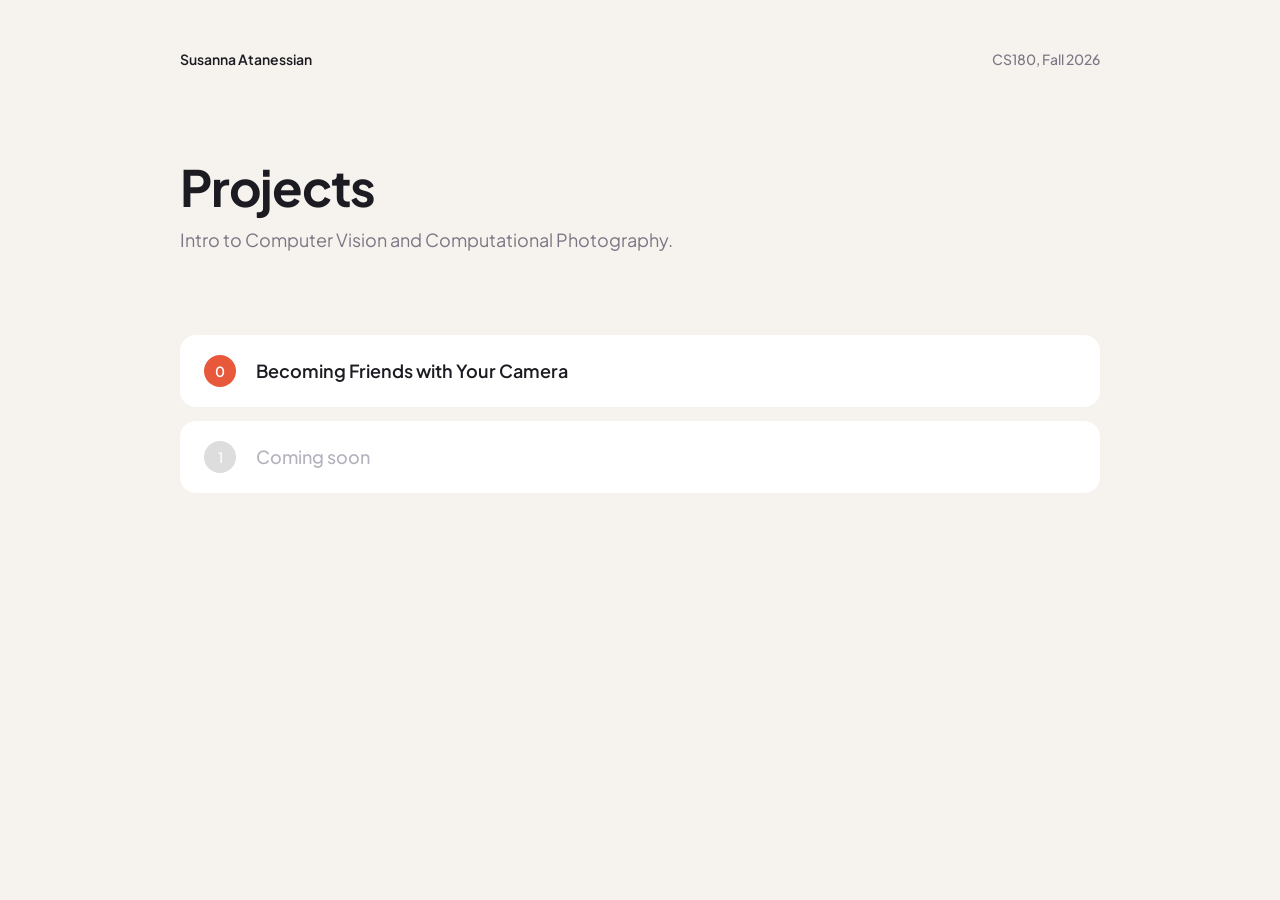
==== commit 910ed0f5: "Warmer style with tinted sections Co-Authored-By: Claude Fable 5.1 <noreply@anthropic.com> Claude-Se" ====
--- a/index.html
+++ b/index.html
@@ -18,7 +18,7 @@
 
     <ul class="projects">
       <li><span class="n">0</span><a href="./0/">Becoming Friends with Your Camera</a></li>
-      <li><span class="n">1</span><span class="soon">—</span></li>
+      <li class="soon"><span class="n">1</span>Coming soon</li>
     </ul>
   </div>
 </body>
--- a/style.css
+++ b/style.css
@@ -1,38 +1,76 @@
+@import url('https://fonts.googleapis.com/css2?family=Plus+Jakarta+Sans:wght@400;500;600;700&display=swap');
+
+:root {
+  --bg: #f6f3ee;
+  --ink: #1c1b22;
+  --muted: #7a7684;
+  --accent: #e8583b;
+  --tint1: #ffe9e2;
+  --tint2: #e3f0ea;
+  --tint3: #e9e6fb;
+}
 body {
   margin: 0;
-  background: #fff;
-  color: #111;
-  font-family: Georgia, "Times New Roman", serif;
-  font-size: 17px;
-  line-height: 1.55;
+  background: var(--bg);
+  color: var(--ink);
+  font-family: 'Plus Jakarta Sans', -apple-system, 'Helvetica Neue', Arial, sans-serif;
+  font-size: 16px;
+  line-height: 1.6;
 }
-a { color: inherit; }
-a:hover { color: #888; }
-.wrap { max-width: 880px; margin: 0 auto; padding: 60px 24px 80px; }
+a { color: inherit; text-decoration: none; }
+a:hover { color: var(--accent); }
+.wrap { max-width: 920px; margin: 0 auto; padding: 48px 24px 90px; }
 
-.top { display: flex; justify-content: space-between; align-items: baseline; margin-bottom: 80px; font-size: 15px; }
-.top a { text-decoration: none; }
+.top { display: flex; justify-content: space-between; align-items: baseline; margin-bottom: 90px; font-size: 14px; font-weight: 600; }
+.top span { color: var(--muted); font-weight: 500; }
 
-h1 { font-weight: normal; font-size: 30px; margin: 0 0 8px; }
-.sub { color: #777; margin: 0 0 70px; }
+h1 { font-weight: 700; font-size: clamp(34px, 5vw, 50px); letter-spacing: -.025em; line-height: 1.08; margin: 0 0 12px; }
+.sub { color: var(--muted); font-size: 18px; margin: 0 0 80px; }
 
-h2 { font-weight: normal; font-size: 21px; margin: 90px 0 6px; }
-h2:first-of-type { margin-top: 0; }
-p { max-width: 620px; margin: 0 0 24px; }
-p.small { color: #777; font-size: 15px; }
+h2 { font-weight: 700; font-size: 24px; letter-spacing: -.015em; margin: 0 0 4px; display: flex; align-items: center; gap: 14px; }
+h2::before {
+  content: counter(sec); counter-increment: sec;
+  width: 32px; height: 32px; border-radius: 50%; flex: none;
+  display: grid; place-items: center; font-size: 14px; font-weight: 700;
+  background: var(--ink); color: #fff;
+}
+body { counter-reset: sec; }
+p { max-width: 620px; margin: 0 0 22px; }
+p.small { color: var(--muted); font-size: 15px; margin-bottom: 26px; }
 
-.pair { display: grid; grid-template-columns: 1fr 1fr; gap: 14px; margin: 0 0 14px; }
+section {
+  padding: 40px 36px 36px; margin: 0 0 28px; border-radius: 24px;
+}
+section:nth-of-type(1) { background: var(--tint1); }
+section:nth-of-type(2) { background: var(--tint2); }
+section:nth-of-type(3) { background: var(--tint3); }
+section p:last-child { margin-bottom: 0; }
+@media (max-width: 640px) { section { padding: 28px 20px; border-radius: 18px; } }
+
+.pair { display: grid; grid-template-columns: 1fr 1fr; gap: 16px; margin: 0 0 16px; }
 @media (max-width: 640px) { .pair { grid-template-columns: 1fr; } }
 figure { margin: 0; }
-figure img { display: block; width: 100%; height: auto; aspect-ratio: 3 / 4; object-fit: cover; background: #f2f2f2; }
+figure img {
+  display: block; width: 100%; height: auto; aspect-ratio: 3 / 4; object-fit: cover;
+  background: rgba(255,255,255,.6); border-radius: 14px;
+}
 figure.wide img { aspect-ratio: 4 / 3; }
-figcaption { font-size: 14px; color: #777; margin-top: 8px; }
-.pair + p { margin-top: 24px; }
+figcaption { font-size: 13px; font-weight: 600; color: var(--muted); margin-top: 8px; }
+.pair + p { margin-top: 26px; }
 
-.gif img { display: block; width: 100%; max-width: 640px; height: auto; background: #f2f2f2; }
+.gif img { display: block; width: 100%; max-width: 640px; height: auto; border-radius: 14px; background: rgba(255,255,255,.6); }
 
-ul.projects { list-style: none; padding: 0; margin: 0; }
-ul.projects li { padding: 14px 0; border-top: 1px solid #e5e5e5; display: flex; gap: 24px; }
-ul.projects li:last-child { border-bottom: 1px solid #e5e5e5; }
-ul.projects .n { color: #777; width: 24px; flex: none; }
-ul.projects .soon { color: #aaa; }
+ul.projects { list-style: none; padding: 0; margin: 0; display: grid; gap: 14px; }
+ul.projects li {
+  background: #fff; border-radius: 16px; padding: 20px 24px;
+  display: flex; gap: 20px; align-items: center; font-weight: 600; font-size: 18px;
+  transition: transform .15s;
+}
+ul.projects li:hover { transform: translateY(-2px); }
+ul.projects .n {
+  width: 32px; height: 32px; border-radius: 50%; flex: none;
+  display: grid; place-items: center; font-size: 14px; background: var(--accent); color: #fff;
+}
+ul.projects li.soon { color: #b5b2bd; font-weight: 500; }
+ul.projects li.soon .n { background: #ddd; }
+ul.projects li.soon:hover { transform: none; }
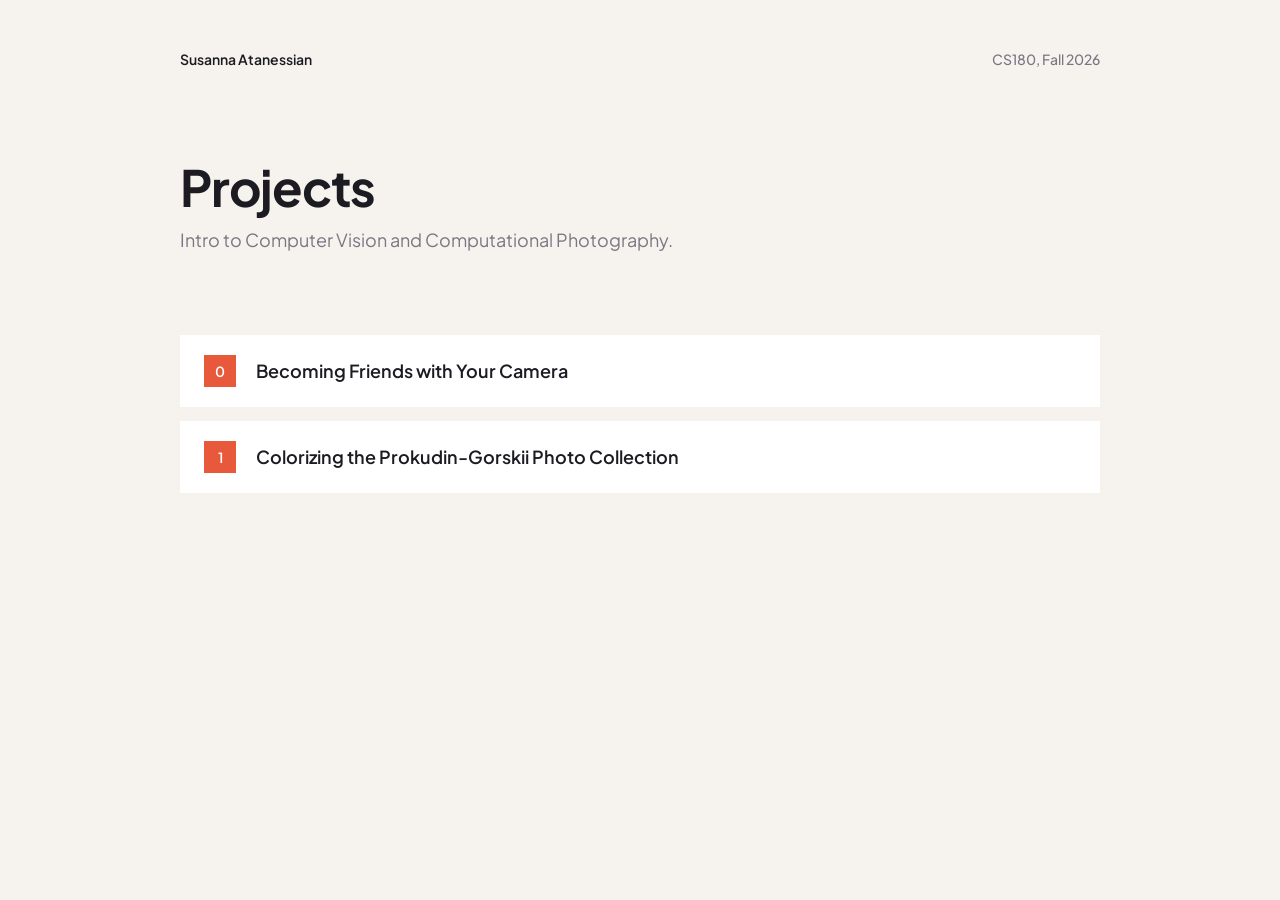
==== commit 76911aae: "Add project 1 page with placeholders for offsets and extra results" ====
--- a/index.html
+++ b/index.html
@@ -18,7 +18,7 @@
 
     <ul class="projects">
       <li><span class="n">0</span><a href="./0/">Becoming Friends with Your Camera</a></li>
-      <li class="soon"><span class="n">1</span>Coming soon</li>
+      <li><span class="n">1</span><a href="./1/">Colorizing the Prokudin-Gorskii Photo Collection</a></li>
     </ul>
   </div>
 </body>
--- a/style.css
+++ b/style.css
@@ -30,7 +30,7 @@
 h2 { font-weight: 700; font-size: 24px; letter-spacing: -.015em; margin: 0 0 4px; display: flex; align-items: center; gap: 14px; }
 h2::before {
   content: counter(sec); counter-increment: sec;
-  width: 32px; height: 32px; border-radius: 50%; flex: none;
+  width: 32px; height: 32px;  flex: none;
   display: grid; place-items: center; font-size: 14px; font-weight: 700;
   background: var(--ink); color: #fff;
 }
@@ -39,38 +39,64 @@
 p.small { color: var(--muted); font-size: 15px; margin-bottom: 26px; }
 
 section {
-  padding: 40px 36px 36px; margin: 0 0 28px; border-radius: 24px;
+  padding: 40px 36px 36px; margin: 0 0 28px; 
 }
-section:nth-of-type(1) { background: var(--tint1); }
-section:nth-of-type(2) { background: var(--tint2); }
-section:nth-of-type(3) { background: var(--tint3); }
+section:nth-of-type(3n+1) { background: var(--tint1); }
+section:nth-of-type(3n+2) { background: var(--tint2); }
+section:nth-of-type(3n) { background: var(--tint3); }
 section p:last-child { margin-bottom: 0; }
-@media (max-width: 640px) { section { padding: 28px 20px; border-radius: 18px; } }
+@media (max-width: 640px) { section { padding: 28px 20px;  } }
 
 .pair { display: grid; grid-template-columns: 1fr 1fr; gap: 16px; margin: 0 0 16px; }
 @media (max-width: 640px) { .pair { grid-template-columns: 1fr; } }
 figure { margin: 0; }
 figure img {
   display: block; width: 100%; height: auto; aspect-ratio: 3 / 4; object-fit: cover;
-  background: rgba(255,255,255,.6); border-radius: 14px;
+  background: rgba(255,255,255,.6); 
 }
 figure.wide img { aspect-ratio: 4 / 3; }
 figcaption { font-size: 13px; font-weight: 600; color: var(--muted); margin-top: 8px; }
 .pair + p { margin-top: 26px; }
 
-.gif img { display: block; width: 100%; max-width: 640px; height: auto; border-radius: 14px; background: rgba(255,255,255,.6); }
+.gif img { display: block; width: 100%; max-width: 480px; height: auto;  background: rgba(255,255,255,.6); }
 
 ul.projects { list-style: none; padding: 0; margin: 0; display: grid; gap: 14px; }
 ul.projects li {
-  background: #fff; border-radius: 16px; padding: 20px 24px;
+  background: #fff;  padding: 20px 24px;
   display: flex; gap: 20px; align-items: center; font-weight: 600; font-size: 18px;
   transition: transform .15s;
 }
 ul.projects li:hover { transform: translateY(-2px); }
 ul.projects .n {
-  width: 32px; height: 32px; border-radius: 50%; flex: none;
+  width: 32px; height: 32px;  flex: none;
   display: grid; place-items: center; font-size: 14px; background: var(--accent); color: #fff;
 }
 ul.projects li.soon { color: #b5b2bd; font-weight: 500; }
 ul.projects li.soon .n { background: #ddd; }
 ul.projects li.soon:hover { transform: none; }
+
+figure.strip { margin-top: 20px; }
+figure.strip img { aspect-ratio: auto; }
+
+h3 { font-weight: 700; font-size: 17px; margin: 14px 0 6px; }
+code { font-family: ui-monospace, Menlo, monospace; font-size: .9em; }
+.math { margin: 0 0 22px; overflow-x: auto; }
+
+.grid { display: grid; grid-template-columns: repeat(3, 1fr); gap: 16px; margin: 0 0 26px; }
+@media (max-width: 640px) { .grid { grid-template-columns: 1fr 1fr; } }
+.grid figure img { aspect-ratio: auto; }
+.ph {
+  display: grid; place-items: center; aspect-ratio: 1; padding: 12px; text-align: center;
+  background: rgba(255,255,255,.6); color: var(--muted); font-size: 13px; font-weight: 600;
+}
+
+table { border-collapse: collapse; margin: 0 0 22px; font-size: 15px; background: rgba(255,255,255,.6); }
+th, td { padding: 7px 16px; text-align: left; border-bottom: 1px solid rgba(0,0,0,.08); }
+th { font-weight: 600; }
+td + td, th + th { text-align: right; }
+
+@media print {
+  body { background: #fff; -webkit-print-color-adjust: exact; print-color-adjust: exact; }
+  section { break-inside: avoid; }
+  figure, .pair, .gif { break-inside: avoid; }
+}
